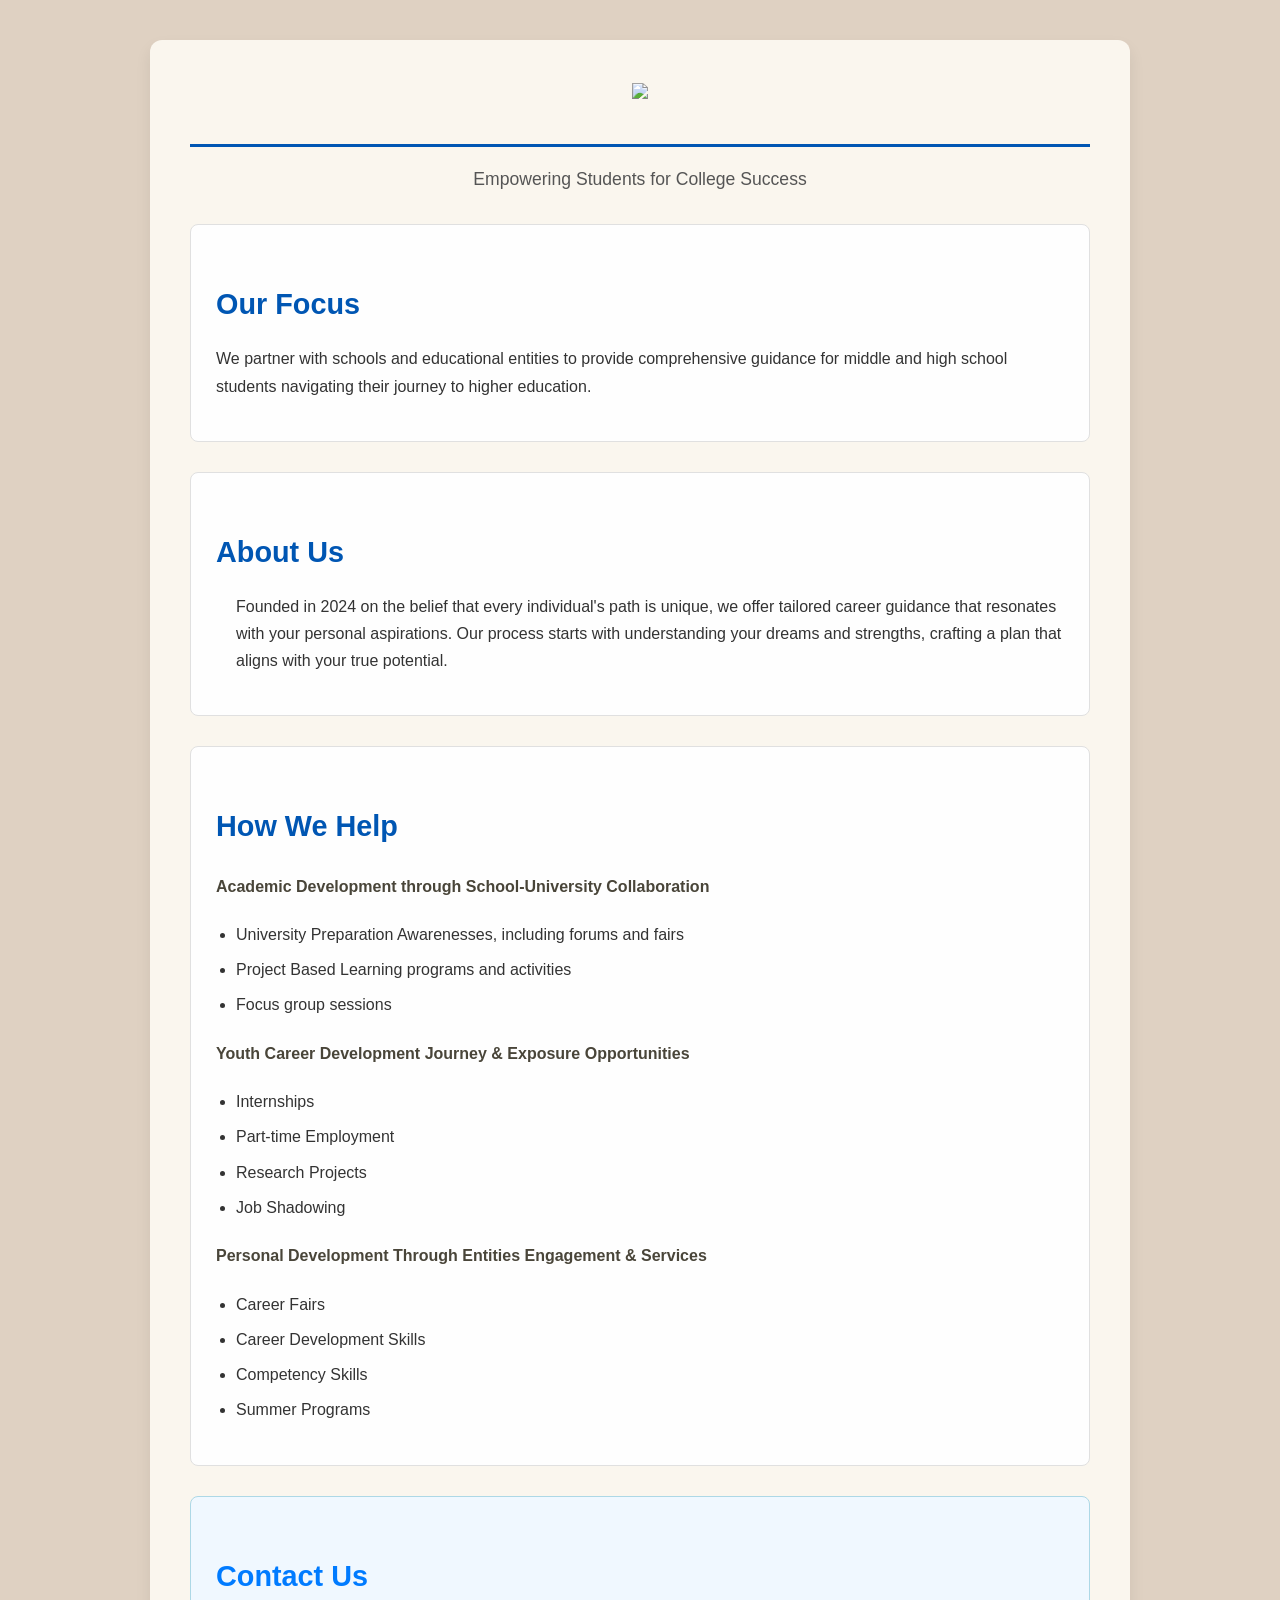
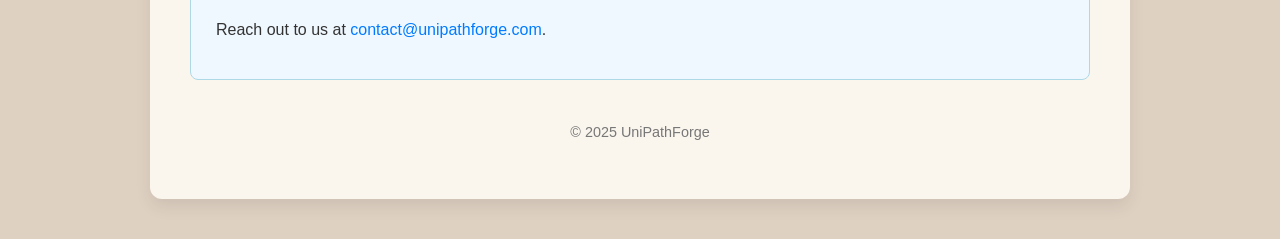
==== index.html @ bea48826 "Create index.html" ====
<!DOCTYPE html>
<html lang="en">
<head>
    <meta charset="UTF-8">
    <meta name="viewport" content="width=device-width, initial-scale=1.0">
    <title>Your Education Consultancy - UAE</title>
    <style>
        body {
            font-family: 'Segoe UI', Tahoma, Geneva, Verdana, sans-serif; /* More modern font */
            margin: 40px; /* Increased margin around the page */
            line-height: 1.7;
            background-color: #dfd1c2; /*##f9f9f9; Slightly warmer grey*/
            color: #333;
        }
        .container {
            max-width: 900px; /* Slightly wider container */
            margin: 40px auto;
            background-color: #faf6ee;
            padding: 40px; /* Increased padding inside container */
            border-radius: 12px; /* More pronounced rounded corners */
            box-shadow: 0 8px 16px rgba(0, 0, 0, 0.08); /* Softer, more modern shadow */
        }
        header {
            text-align: center; /* Center the header content */
            margin-bottom: 30px;
        }
        h1 {
            color: #494539; /*#0056b3; Deeper blue */
            border-bottom: 3px solid #0056b3;
            padding-bottom: 10px;
            margin-bottom: 10px;
            font-size: 2.5em; /* Slightly larger heading */
        }
        header p {
            color: #555;
            font-size: 1.1em;
        }
        h2 {
            color: #0056b3;
            margin-top: 30px;
            margin-bottom: 15px;
            font-size: 1.8em;
        }
        h4 {
            color: #494539;
        }
        .section {
            margin-bottom: 30px;
            padding: 25px;
            border: 1px solid #e0e0e0; /* Lighter border */
            border-radius: 8px;
            background-color: #fefefe; /* Slightly off-white background for sections */
        }
        .section ul {
            list-style-type: disc; /* Use standard disc bullets */
            padding-left: 20px;
        }
        .section li {
            margin-bottom: 8px;
        }
        .contact-info {
            background-color: #f0f8ff; /* Light blue background for contact */
            border-color: #add8e6; /* Light blue border */
        }
        .contact-info h2 {
            color: #007bff; /* Brighter blue for contact heading */
        }
        .contact-info p {
            margin-bottom: 10px;
            font-weight: 500; /* Slightly bolder contact info */
        }
        footer {
            text-align: center;
            margin-top: 40px;
            color: #777;
            font-size: 0.9em;
        }
    </style>
</head>
<body>
    <div class="container">
        <header>
            <img src="icon.png" style="max-width: 200px"/>
            <h1></h1>
            <p>Empowering Students for College Success</p>
        </header>

        <section class="section">
            <h2>Our Focus</h2>
            <p>We partner with schools and educational entities to provide comprehensive guidance for middle and high school students navigating their journey to higher education.</p>
        </section>

        <section class="section">
            <h2>About Us</h2>
            <ul>
                Founded in 2024 on the belief that every individual's path is unique, we offer tailored career guidance that resonates with your personal aspirations.
                Our process starts with understanding your dreams and strengths, crafting a plan that aligns with your true potential.
            </ul>
        </section>

        <section class="section">
            <h2>How We Help</h2>

            <h4>
                Academic Development through School-University Collaboration
            </h4>
            <ul>
                <li>University Preparation Awarenesses, including forums and fairs</li>
                <li>Project Based Learning programs and activities</li>
                <li>Focus group sessions</li>
            </ul>

            <h4>
                Youth Career Development Journey & Exposure Opportunities
            </h4>
            <ul>
                <li>Internships</li>
                <li>Part-time Employment</li>
                <li>Research Projects</li>
                <li>Job Shadowing</li>
            </ul>

            <h4>
                Personal Development Through Entities Engagement & Services
            </h4>
            <ul>
                <li>Career Fairs</li>
                <li>Career Development Skills</li>
                <li>Competency Skills</li>
                <li>Summer Programs</li>
            </ul>
            
            <!-- <ul>
                <li>College Application Support</li>
                <li>Career Exploration Resources</li>
                <li>University Guidance Workshops</li>
                <li>Strategic Planning for Academic Pathways</li>
            </ul> -->
        </section>

        <section class="section contact-info">
            <h2>Contact Us</h2>
            <p>Reach out to us at <a href="mailto:[Your Business Email]" style="color: #007bff; text-decoration: none;">contact@unipathforge.com</a>.</p>
        </section>

        <footer>
            <p>&copy; 2025 UniPathForge</p>
        </footer>
    </div>
</body>
</html>
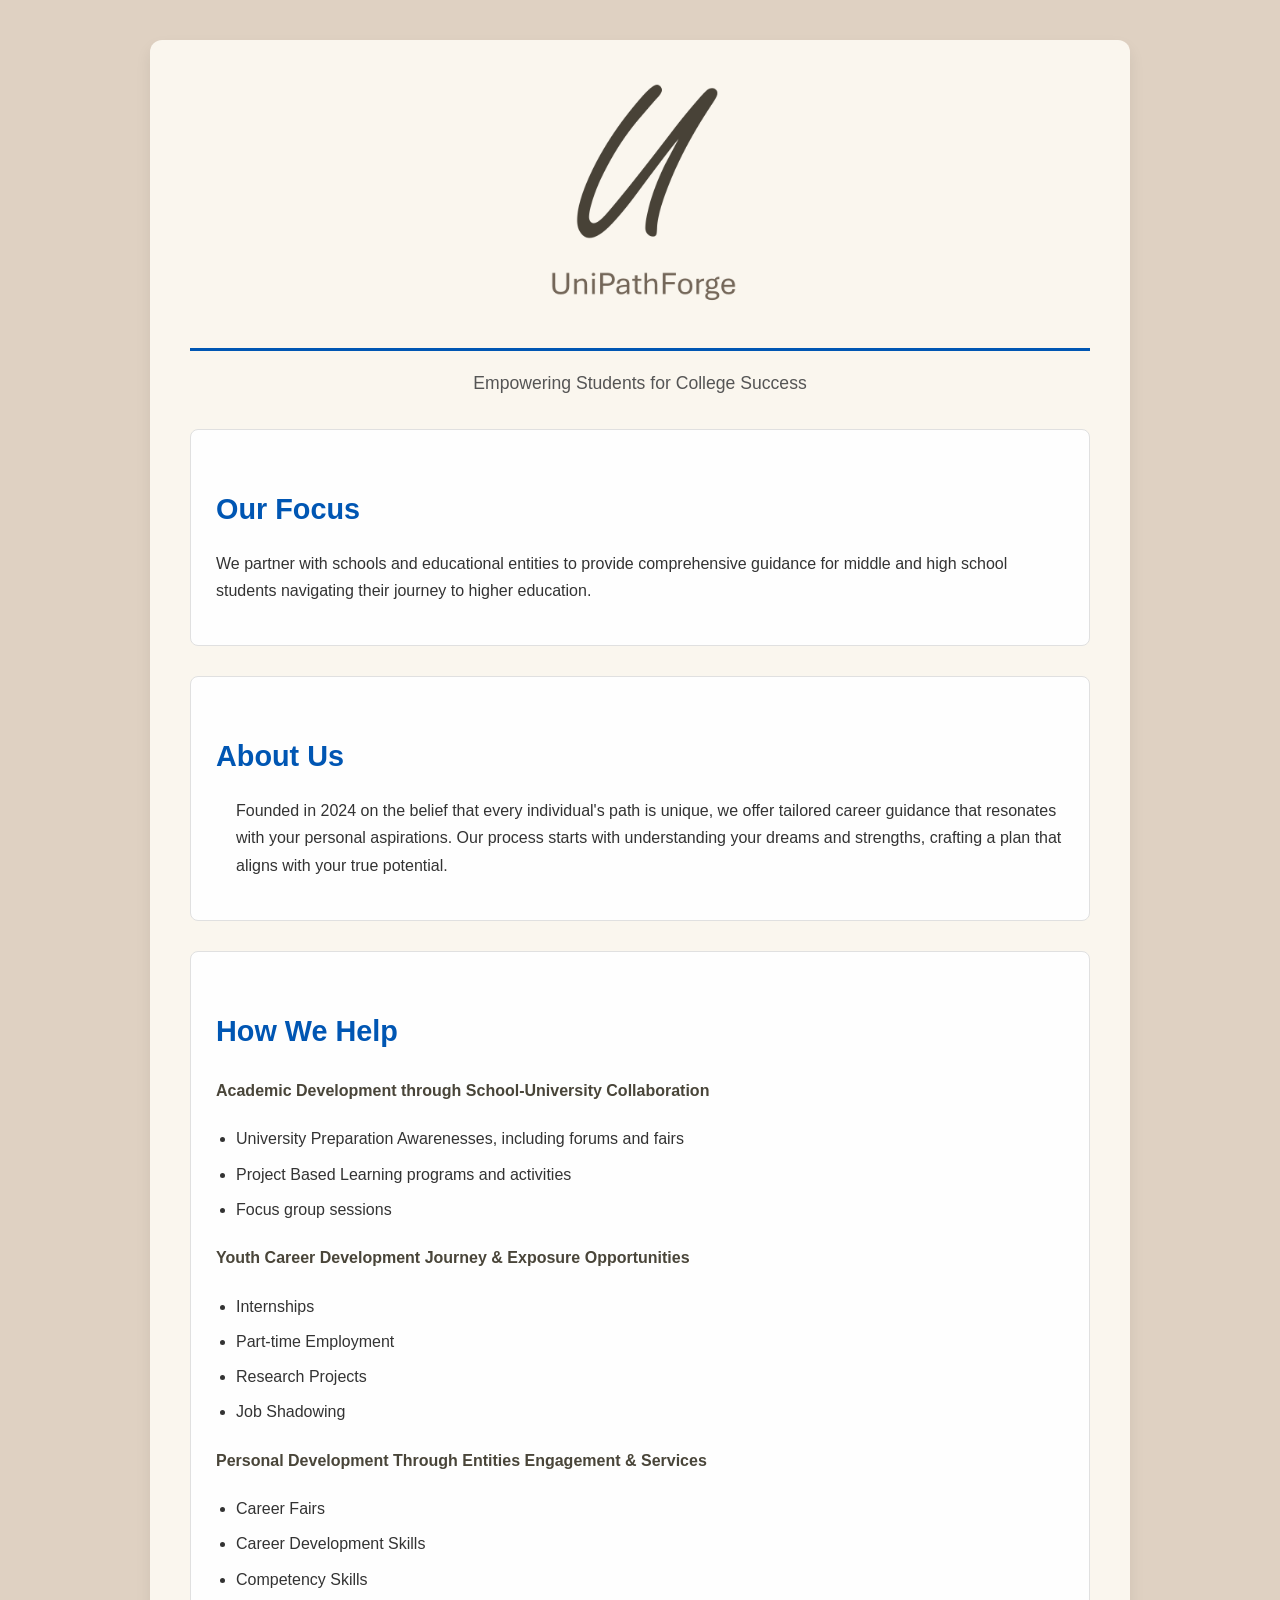
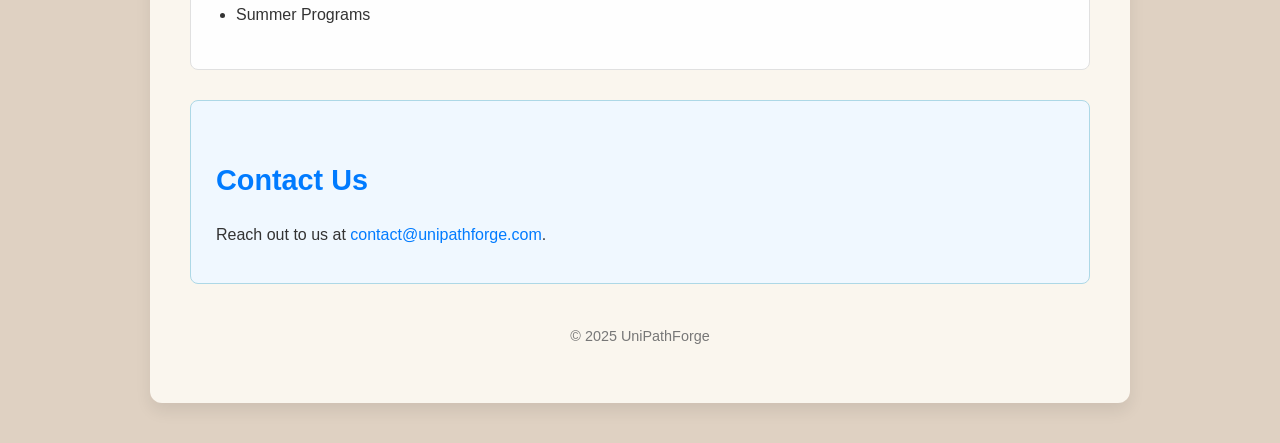
==== commit dd37c37a: "Update index.html" ====
--- a/index.html
+++ b/index.html
@@ -3,7 +3,7 @@
 <head>
     <meta charset="UTF-8">
     <meta name="viewport" content="width=device-width, initial-scale=1.0">
-    <title>Your Education Consultancy - UAE</title>
+    <title>UniPathForge</title>
     <style>
         body {
             font-family: 'Segoe UI', Tahoma, Geneva, Verdana, sans-serif; /* More modern font */
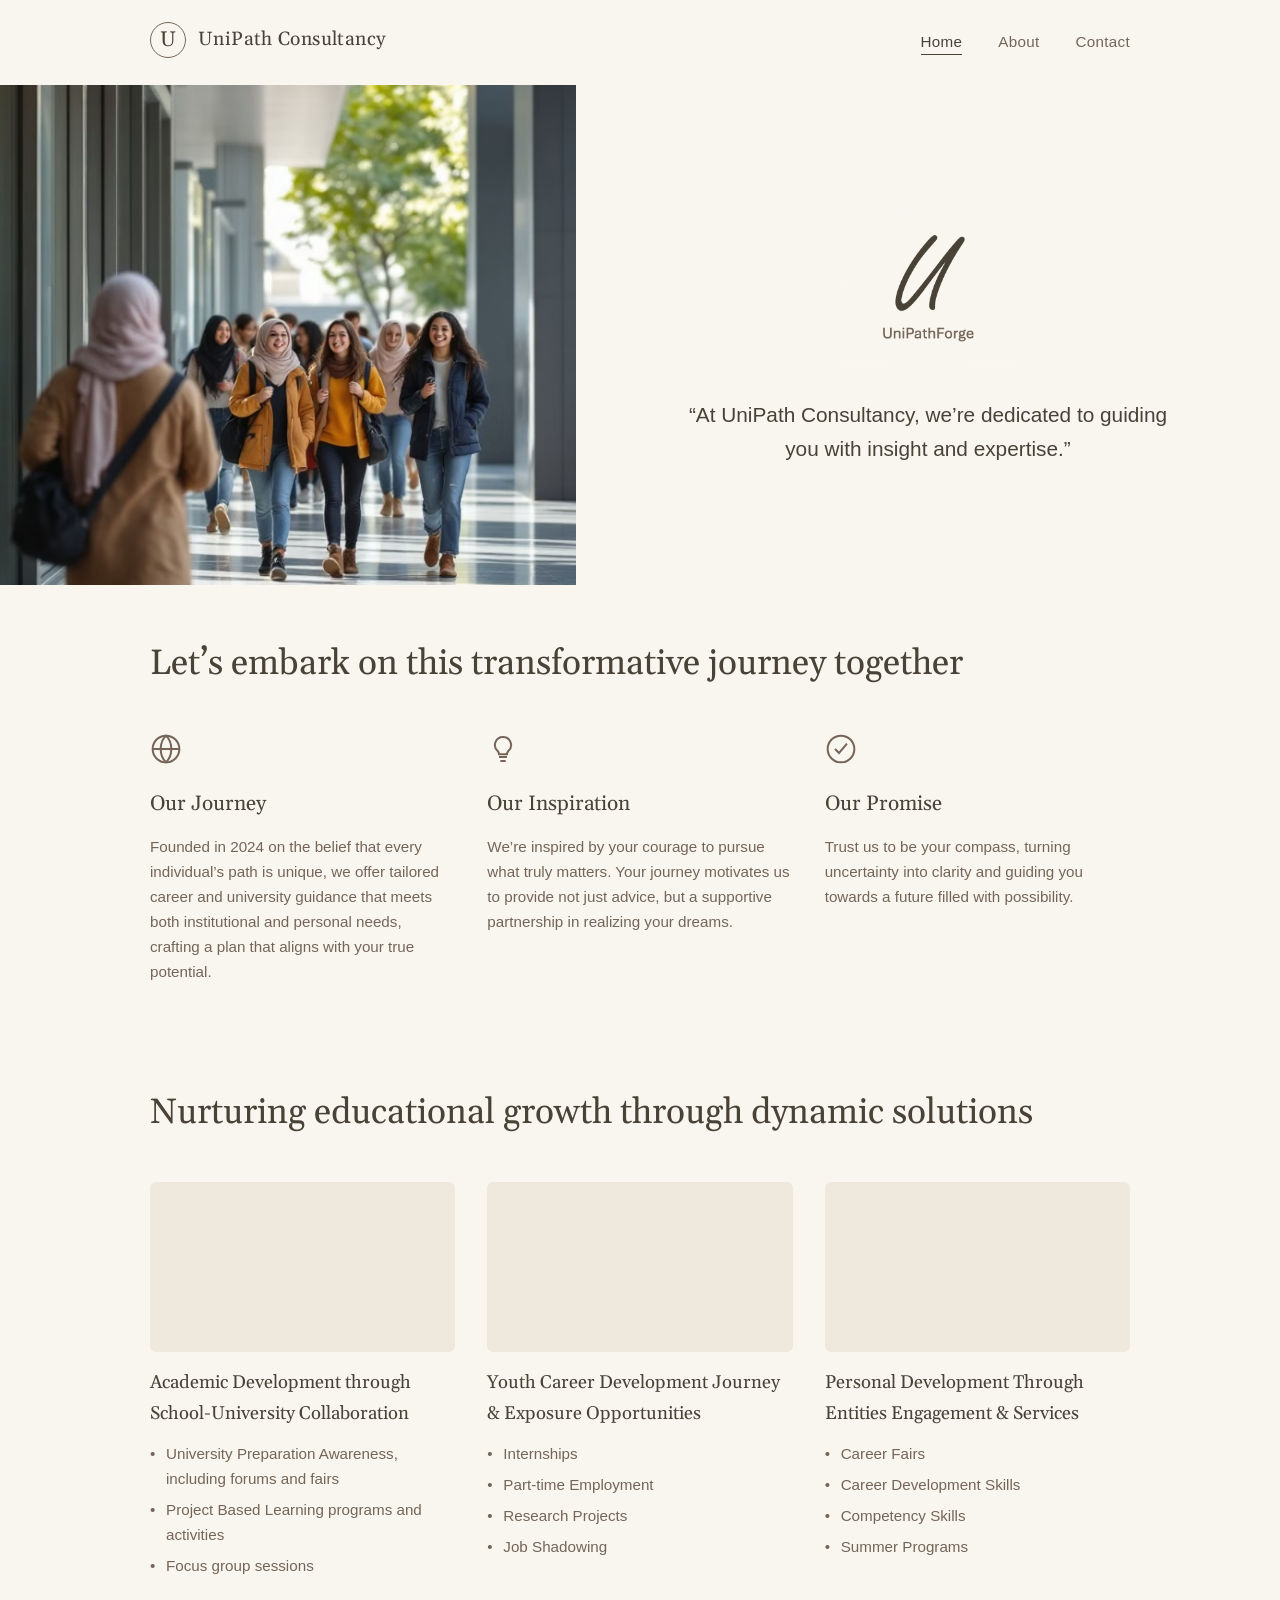
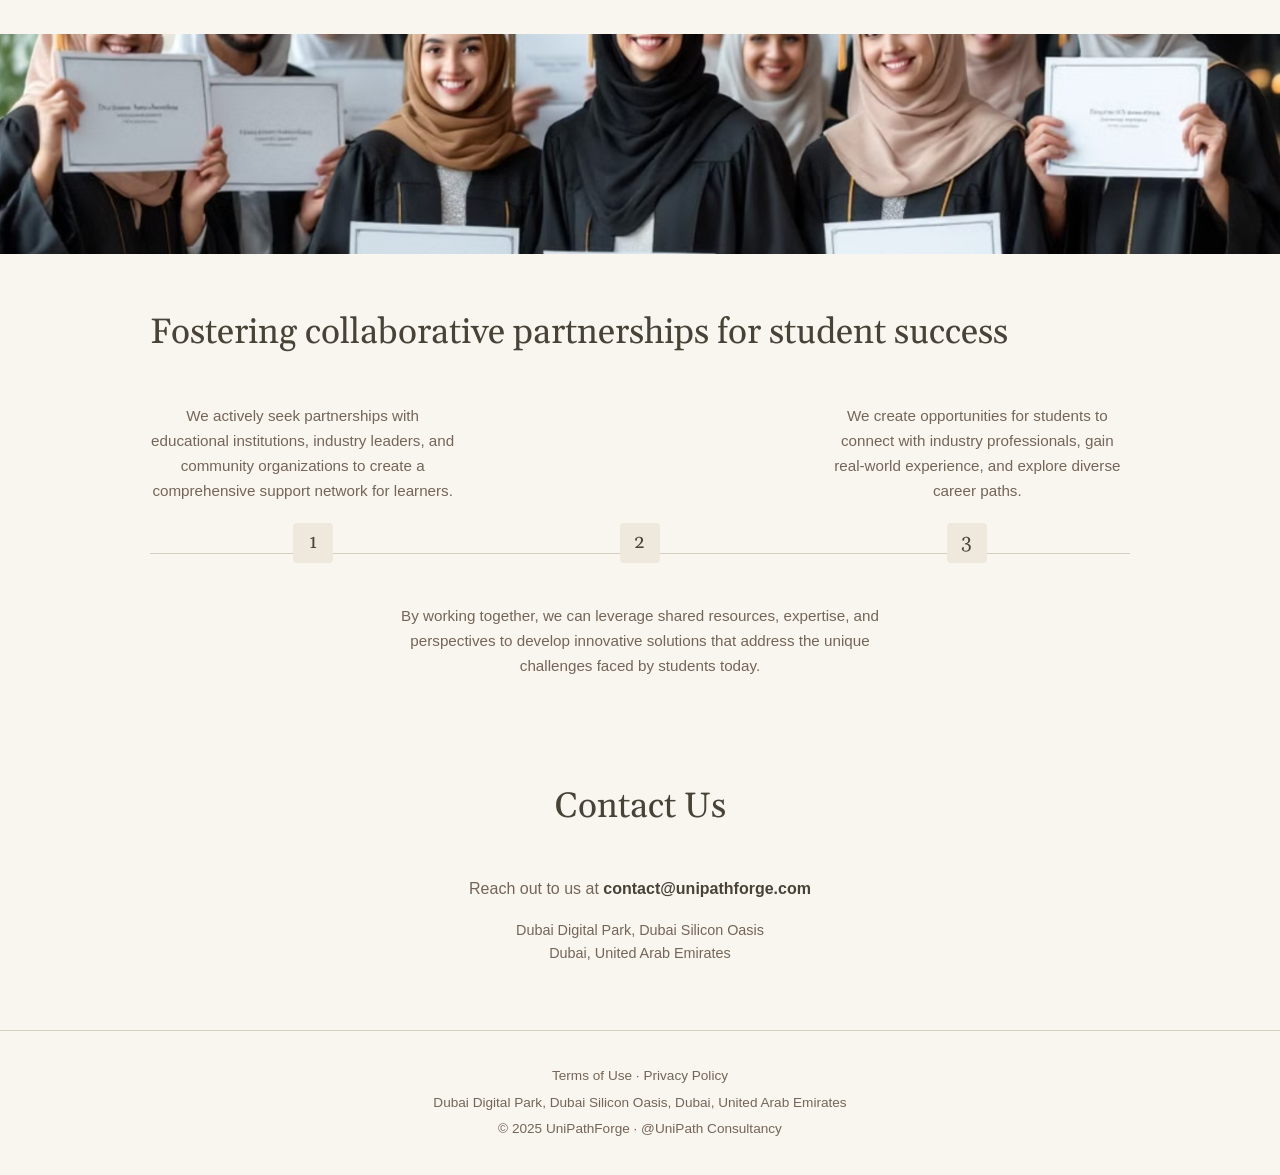
==== commit cc13c75a: "Rebuild site with new UniPath Consultancy design" ====
--- a/index.html
+++ b/index.html
@@ -3,149 +3,129 @@
 <head>
     <meta charset="UTF-8">
     <meta name="viewport" content="width=device-width, initial-scale=1.0">
-    <title>UniPathForge</title>
+    <title>UniPath Consultancy - Guiding Your Educational Journey</title>
+    <link rel="preconnect" href="https://fonts.googleapis.com">
+    <link rel="preconnect" href="https://fonts.gstatic.com" crossorigin>
+    <link href="https://fonts.googleapis.com/css2?family=Gelasio:ital,wght@0,400;0,500;0,600;0,700;1,400&family=Yellowtail&display=swap" rel="stylesheet">
+    <link rel="stylesheet" href="assets/css/style.css">
     <style>
-        body {
-            font-family: 'Segoe UI', Tahoma, Geneva, Verdana, sans-serif; /* More modern font */
-            margin: 40px; /* Increased margin around the page */
-            line-height: 1.7;
-            background-color: #dfd1c2; /*##f9f9f9; Slightly warmer grey*/
-            color: #333;
+        header.hero .hero-image {
+            background-image: url('assets/images/hero-students.png');
         }
-        .container {
-            max-width: 900px; /* Slightly wider container */
-            margin: 40px auto;
-            background-color: #faf6ee;
-            padding: 40px; /* Increased padding inside container */
-            border-radius: 12px; /* More pronounced rounded corners */
-            box-shadow: 0 8px 16px rgba(0, 0, 0, 0.08); /* Softer, more modern shadow */
-        }
-        header {
-            text-align: center; /* Center the header content */
-            margin-bottom: 30px;
-        }
-        h1 {
-            color: #494539; /*#0056b3; Deeper blue */
-            border-bottom: 3px solid #0056b3;
-            padding-bottom: 10px;
-            margin-bottom: 10px;
-            font-size: 2.5em; /* Slightly larger heading */
-        }
-        header p {
-            color: #555;
-            font-size: 1.1em;
-        }
-        h2 {
-            color: #0056b3;
-            margin-top: 30px;
-            margin-bottom: 15px;
-            font-size: 1.8em;
-        }
-        h4 {
-            color: #494539;
-        }
-        .section {
-            margin-bottom: 30px;
-            padding: 25px;
-            border: 1px solid #e0e0e0; /* Lighter border */
-            border-radius: 8px;
-            background-color: #fefefe; /* Slightly off-white background for sections */
-        }
-        .section ul {
-            list-style-type: disc; /* Use standard disc bullets */
-            padding-left: 20px;
-        }
-        .section li {
-            margin-bottom: 8px;
-        }
-        .contact-info {
-            background-color: #f0f8ff; /* Light blue background for contact */
-            border-color: #add8e6; /* Light blue border */
-        }
-        .contact-info h2 {
-            color: #007bff; /* Brighter blue for contact heading */
-        }
-        .contact-info p {
-            margin-bottom: 10px;
-            font-weight: 500; /* Slightly bolder contact info */
-        }
-        footer {
-            text-align: center;
-            margin-top: 40px;
-            color: #777;
-            font-size: 0.9em;
+        .banner {
+            background-image: url('assets/images/graduation-banner.png');
         }
     </style>
 </head>
 <body>
+    <nav class="site-nav">
+        <a class="brand" href="index.html">
+            <span class="mark">U</span>
+            UniPath Consultancy
+        </a>
+        <ul>
+            <li><a href="index.html" class="active">Home</a></li>
+            <li><a href="about.html">About</a></li>
+            <li><a href="index.html#contact">Contact</a></li>
+        </ul>
+    </nav>
+
+    <header class="hero">
+        <div class="hero-image"></div>
+        <div class="hero-content">
+            <div class="logo-mark">
+                <img class="logo-image" src="assets/images/logo.png" alt="UniPathForge">
+            </div>
+            <p class="quote">At UniPath Consultancy, we&rsquo;re dedicated to guiding you with insight and expertise.</p>
+        </div>
+    </header>
+
     <div class="container">
-        <header>
-            <img src="icon.png" style="max-width: 200px"/>
-            <h1></h1>
-            <p>Empowering Students for College Success</p>
-        </header>
-
-        <section class="section">
-            <h2>Our Focus</h2>
-            <p>We partner with schools and educational entities to provide comprehensive guidance for middle and high school students navigating their journey to higher education.</p>
+        <section id="journey">
+            <h2>Let&rsquo;s embark on this transformative journey together</h2>
+            <div class="col-grid">
+                <div>
+                    <svg class="icon" viewBox="0 0 24 24"><circle cx="12" cy="12" r="10"/><path d="M2 12h20M12 2c2.5 2.5 4 6 4 10s-1.5 7.5-4 10c-2.5-2.5-4-6-4-10s1.5-7.5 4-10z"/></svg>
+                    <h3>Our Journey</h3>
+                    <p>Founded in 2024 on the belief that every individual&rsquo;s path is unique, we offer tailored career and university guidance that meets both institutional and personal needs, crafting a plan that aligns with your true potential.</p>
+                </div>
+                <div>
+                    <svg class="icon" viewBox="0 0 24 24"><path d="M9 18h6M10 21h4M12 3a6 6 0 0 0-4 10.5c.6.6 1 1.4 1 2.5h6c0-1.1.4-1.9 1-2.5A6 6 0 0 0 12 3z"/></svg>
+                    <h3>Our Inspiration</h3>
+                    <p>We&rsquo;re inspired by your courage to pursue what truly matters. Your journey motivates us to provide not just advice, but a supportive partnership in realizing your dreams.</p>
+                </div>
+                <div>
+                    <svg class="icon" viewBox="0 0 24 24"><circle cx="12" cy="12" r="10"/><path d="M7.5 12l3 3 6-7"/></svg>
+                    <h3>Our Promise</h3>
+                    <p>Trust us to be your compass, turning uncertainty into clarity and guiding you towards a future filled with possibility.</p>
+                </div>
+            </div>
         </section>
 
-        <section class="section">
-            <h2>About Us</h2>
-            <ul>
-                Founded in 2024 on the belief that every individual's path is unique, we offer tailored career guidance that resonates with your personal aspirations.
-                Our process starts with understanding your dreams and strengths, crafting a plan that aligns with your true potential.
-            </ul>
+        <section id="how-we-help">
+            <h2>Nurturing educational growth through dynamic solutions</h2>
+            <div class="program-grid">
+                <div>
+                    <div class="photo"></div>
+                    <h3>Academic Development through School-University Collaboration</h3>
+                    <ul>
+                        <li>University Preparation Awareness, including forums and fairs</li>
+                        <li>Project Based Learning programs and activities</li>
+                        <li>Focus group sessions</li>
+                    </ul>
+                </div>
+                <div>
+                    <div class="photo"></div>
+                    <h3>Youth Career Development Journey &amp; Exposure Opportunities</h3>
+                    <ul>
+                        <li>Internships</li>
+                        <li>Part-time Employment</li>
+                        <li>Research Projects</li>
+                        <li>Job Shadowing</li>
+                    </ul>
+                </div>
+                <div>
+                    <div class="photo"></div>
+                    <h3>Personal Development Through Entities Engagement &amp; Services</h3>
+                    <ul>
+                        <li>Career Fairs</li>
+                        <li>Career Development Skills</li>
+                        <li>Competency Skills</li>
+                        <li>Summer Programs</li>
+                    </ul>
+                </div>
+            </div>
+        </section>
+    </div>
+
+    <div class="banner"></div>
+
+    <div class="container">
+        <section id="partnerships">
+            <h2>Fostering collaborative partnerships for student success</h2>
+            <div class="timeline-text">
+                <p>We actively seek partnerships with educational institutions, industry leaders, and community organizations to create a comprehensive support network for learners.</p>
+                <p>We create opportunities for students to connect with industry professionals, gain real-world experience, and explore diverse career paths.</p>
+            </div>
+            <div class="timeline-track">
+                <div class="node"><div class="num">1</div></div>
+                <div class="node"><div class="num">2</div></div>
+                <div class="node"><div class="num">3</div></div>
+            </div>
+            <p class="timeline-caption">By working together, we can leverage shared resources, expertise, and perspectives to develop innovative solutions that address the unique challenges faced by students today.</p>
         </section>
 
-        <section class="section">
-            <h2>How We Help</h2>
+        <section id="contact" class="contact-info">
+            <h2>Contact Us</h2>
+            <p>Reach out to us at <a href="mailto:contact@unipathforge.com">contact@unipathforge.com</a></p>
+            <p class="address">Dubai Digital Park, Dubai Silicon Oasis<br>Dubai, United Arab Emirates</p>
+        </section>
+    </div>
 
-            <h4>
-                Academic Development through School-University Collaboration
-            </h4>
-            <ul>
-                <li>University Preparation Awarenesses, including forums and fairs</li>
-                <li>Project Based Learning programs and activities</li>
-                <li>Focus group sessions</li>
-            </ul>
-
-            <h4>
-                Youth Career Development Journey & Exposure Opportunities
-            </h4>
-            <ul>
-                <li>Internships</li>
-                <li>Part-time Employment</li>
-                <li>Research Projects</li>
-                <li>Job Shadowing</li>
-            </ul>
-
-            <h4>
-                Personal Development Through Entities Engagement & Services
-            </h4>
-            <ul>
-                <li>Career Fairs</li>
-                <li>Career Development Skills</li>
-                <li>Competency Skills</li>
-                <li>Summer Programs</li>
-            </ul>
-            
-            <!-- <ul>
-                <li>College Application Support</li>
-                <li>Career Exploration Resources</li>
-                <li>University Guidance Workshops</li>
-                <li>Strategic Planning for Academic Pathways</li>
-            </ul> -->
-        </section>
-
-        <section class="section contact-info">
-            <h2>Contact Us</h2>
-            <p>Reach out to us at <a href="mailto:[Your Business Email]" style="color: #007bff; text-decoration: none;">contact@unipathforge.com</a>.</p>
-        </section>
-
-        <footer>
-            <p>&copy; 2025 UniPathForge</p>
-        </footer>
-    </div>
+    <footer>
+        <p><a href="terms.html">Terms of Use</a> &middot; <a href="privacy.html">Privacy Policy</a></p>
+        <p>Dubai Digital Park, Dubai Silicon Oasis, Dubai, United Arab Emirates</p>
+        <p>&copy; 2025 UniPathForge &middot; @UniPath Consultancy</p>
+    </footer>
 </body>
-</html>
+</html>
--- a/assets/css/style.css
+++ b/assets/css/style.css
@@ -0,0 +1,423 @@
+:root {
+    --bg: #F9F6F0;
+    --card-bg: #EEE8DD;
+    --border: #D4CEC3;
+    --accent: #746558;
+    --dark: #484237;
+}
+* { box-sizing: border-box; }
+body {
+    font-family: Arial, Helvetica, sans-serif;
+    margin: 0;
+    line-height: 1.65;
+    background-color: var(--bg);
+    color: var(--accent);
+}
+h1, h2, h3 {
+    font-family: 'Gelasio', Georgia, serif;
+    color: var(--dark);
+    font-weight: 400;
+}
+.container {
+    max-width: 1100px;
+    margin: 0 auto;
+    padding: 0 60px;
+}
+
+/* Navigation */
+.site-nav {
+    display: flex;
+    align-items: center;
+    justify-content: space-between;
+    max-width: 1100px;
+    margin: 0 auto;
+    padding: 22px 60px;
+}
+.site-nav .brand {
+    display: flex;
+    align-items: center;
+    gap: 12px;
+    text-decoration: none;
+    font-family: 'Gelasio', Georgia, serif;
+    font-size: 1.2em;
+    color: var(--dark);
+}
+.site-nav .brand .mark {
+    width: 36px;
+    height: 36px;
+    border: 1px solid var(--accent);
+    border-radius: 50%;
+    display: flex;
+    align-items: center;
+    justify-content: center;
+    font-size: 1.1em;
+}
+.site-nav ul {
+    list-style: none;
+    display: flex;
+    gap: 36px;
+    margin: 0;
+    padding: 0;
+}
+.site-nav a {
+    text-decoration: none;
+    color: var(--accent);
+    font-size: 0.95em;
+    letter-spacing: 0.02em;
+    padding-bottom: 4px;
+    border-bottom: 1px solid transparent;
+}
+.site-nav a:hover,
+.site-nav a.active {
+    color: var(--dark);
+    border-bottom-color: var(--dark);
+}
+.nav-toggle {
+    display: none;
+}
+
+/* Hero */
+header.hero {
+    display: flex;
+    min-height: 500px;
+}
+header.hero .hero-image {
+    flex: 1 1 45%;
+    background-color: var(--card-bg);
+    background-size: cover;
+    background-position: center;
+    min-height: 320px;
+}
+header.hero .hero-content {
+    flex: 1 1 55%;
+    display: flex;
+    flex-direction: column;
+    align-items: center;
+    justify-content: center;
+    text-align: center;
+    padding: 40px 60px;
+}
+.logo-mark {
+    width: 170px;
+    height: 170px;
+    display: flex;
+    align-items: center;
+    justify-content: center;
+    margin-bottom: 24px;
+    position: relative;
+    overflow: hidden;
+}
+.logo-mark .logo-image {
+    max-width: 100%;
+    max-height: 100%;
+    width: 100%;
+    height: 100%;
+    object-fit: contain;
+}
+header.hero .quote {
+    font-size: 1.3em;
+    color: var(--dark);
+    max-width: 480px;
+    margin: 0;
+}
+header.hero .quote::before {
+    content: "\201C";
+}
+header.hero .quote::after {
+    content: "\201D";
+}
+
+/* Simple page header banner (for interior pages) */
+.page-header {
+    text-align: center;
+    padding: 70px 24px 50px;
+}
+.page-header h1 {
+    font-size: 2.6em;
+    margin: 0 0 14px;
+}
+.page-header p {
+    max-width: 560px;
+    margin: 0 auto;
+    font-size: 1.05em;
+}
+
+/* Section banners (photo strip) */
+.banner {
+    width: 100%;
+    height: 220px;
+    background-color: var(--card-bg);
+    background-size: cover;
+    background-position: center;
+}
+
+/* Sections */
+section {
+    padding: 50px 0;
+}
+section h2 {
+    font-size: 2.2em;
+    margin: 0 0 40px;
+}
+
+/* Icon + pillar columns (used for Journey and Project Mgmt sections) */
+.col-grid {
+    display: grid;
+    grid-template-columns: repeat(auto-fit, minmax(240px, 1fr));
+    gap: 32px;
+}
+.col-grid .icon {
+    width: 32px;
+    height: 32px;
+    stroke: var(--accent);
+    fill: none;
+    stroke-width: 1.5;
+    margin-bottom: 14px;
+}
+.col-grid h3 {
+    font-size: 1.3em;
+    margin: 0 0 12px;
+}
+.col-grid p, .col-grid ul {
+    margin: 0;
+    font-size: 0.95em;
+}
+.col-grid ul {
+    list-style: none;
+    padding: 0;
+}
+.col-grid li {
+    position: relative;
+    padding-left: 16px;
+    margin-bottom: 6px;
+}
+.col-grid li::before {
+    content: "\2022";
+    position: absolute;
+    left: 0;
+    color: var(--accent);
+}
+
+/* Photo program cards */
+.program-grid {
+    display: grid;
+    grid-template-columns: repeat(auto-fit, minmax(260px, 1fr));
+    gap: 32px;
+}
+.program-grid .photo {
+    width: 100%;
+    height: 170px;
+    border-radius: 6px;
+    background-color: var(--card-bg);
+    background-size: cover;
+    background-position: center;
+    margin-bottom: 16px;
+}
+.program-grid h3 {
+    font-size: 1.15em;
+    margin: 0 0 12px;
+}
+.program-grid ul {
+    list-style: none;
+    padding: 0;
+    margin: 0;
+    font-size: 0.95em;
+}
+.program-grid li {
+    position: relative;
+    padding-left: 16px;
+    margin-bottom: 6px;
+}
+.program-grid li::before {
+    content: "\2022";
+    position: absolute;
+    left: 0;
+    color: var(--accent);
+}
+
+/* Partnerships timeline */
+.timeline-text {
+    display: grid;
+    grid-template-columns: repeat(3, 1fr);
+    gap: 32px;
+    margin-bottom: 8px;
+}
+.timeline-text p {
+    text-align: center;
+    font-size: 0.95em;
+    margin: 0;
+}
+.timeline-text p:nth-child(2) {
+    grid-column: 3;
+}
+.timeline-track {
+    position: relative;
+    height: 60px;
+    display: grid;
+    grid-template-columns: repeat(3, 1fr);
+    margin: 20px 0;
+}
+.timeline-track::before {
+    content: "";
+    position: absolute;
+    top: 50%;
+    left: 0;
+    right: 0;
+    height: 1px;
+    background-color: var(--border);
+}
+.timeline-track .node {
+    justify-self: center;
+    position: relative;
+    z-index: 1;
+}
+.timeline-track .num {
+    width: 40px;
+    height: 40px;
+    background-color: var(--card-bg);
+    border-radius: 4px;
+    display: flex;
+    align-items: center;
+    justify-content: center;
+    font-family: 'Gelasio', Georgia, serif;
+    font-size: 1.2em;
+    color: var(--dark);
+}
+.timeline-caption {
+    text-align: center;
+    font-size: 0.95em;
+    max-width: 520px;
+    margin: 0 auto;
+}
+
+/* Team grid (About page) */
+.team-grid {
+    display: grid;
+    grid-template-columns: repeat(auto-fit, minmax(240px, 1fr));
+    gap: 40px;
+}
+.team-card {
+    text-align: center;
+}
+.team-card .avatar {
+    width: 140px;
+    height: 140px;
+    border-radius: 50%;
+    background-color: var(--card-bg);
+    border: 1px solid var(--border);
+    display: flex;
+    align-items: center;
+    justify-content: center;
+    margin: 0 auto 20px;
+    font-family: 'Gelasio', Georgia, serif;
+    font-size: 2.2em;
+    color: var(--dark);
+}
+.team-card h3 {
+    font-size: 1.2em;
+    margin: 0 0 6px;
+}
+.team-card .role {
+    font-size: 0.9em;
+    color: var(--accent);
+    letter-spacing: 0.03em;
+    text-transform: uppercase;
+}
+
+/* Contact */
+.contact-info {
+    text-align: center;
+}
+.contact-info a {
+    color: var(--dark);
+    text-decoration: none;
+    font-weight: 700;
+}
+.contact-info a:hover {
+    text-decoration: underline;
+}
+.contact-info .address {
+    margin-top: 14px;
+    font-size: 0.9em;
+    color: var(--accent);
+}
+
+footer {
+    text-align: center;
+    padding: 30px 24px;
+    color: var(--accent);
+    font-size: 0.85em;
+    border-top: 1px solid var(--border);
+}
+footer p {
+    margin: 4px 0;
+}
+footer a {
+    color: var(--accent);
+    text-decoration: none;
+}
+footer a:hover {
+    text-decoration: underline;
+}
+
+/* Legal pages (Terms / Privacy) */
+.legal {
+    max-width: 760px;
+    margin: 0 auto;
+    padding: 20px 0 60px;
+}
+.legal h2 {
+    font-size: 1.3em;
+    margin: 32px 0 12px;
+}
+.legal p {
+    font-size: 0.98em;
+    margin: 0 0 14px;
+}
+.legal a {
+    color: var(--dark);
+}
+
+@media (max-width: 800px) {
+    header.hero { flex-direction: column; }
+    .container { padding: 0 24px; }
+    .site-nav { padding: 18px 24px; flex-wrap: wrap; gap: 14px; }
+    .site-nav ul { gap: 20px; }
+    .timeline-text { grid-template-columns: 1fr; }
+    .timeline-text p:nth-child(2) { grid-column: 1; }
+    .timeline-track { grid-template-columns: 1fr; height: auto; gap: 20px; }
+    .timeline-track::before { display: none; }
+}
+
+@media (max-width: 600px) {
+    .site-nav { justify-content: center; text-align: center; }
+    .site-nav ul { justify-content: center; flex-wrap: wrap; gap: 14px 20px; }
+    header.hero .hero-image { min-height: 220px; }
+    header.hero .hero-content { padding: 32px 24px; }
+    .logo-mark { width: 130px; height: 130px; }
+    header.hero .quote { font-size: 1.1em; max-width: 100%; }
+    .page-header { padding: 48px 20px 36px; }
+    .page-header h1 { font-size: 2em; }
+    section { padding: 36px 0; }
+    section h2 { font-size: 1.6em; margin-bottom: 28px; }
+    .banner { height: 150px; }
+    .col-grid, .program-grid, .team-grid { gap: 28px; }
+    .program-grid .photo { height: 140px; }
+    .team-card .avatar { width: 110px; height: 110px; font-size: 1.8em; }
+    .timeline-track {
+        grid-template-columns: 1fr;
+        height: auto;
+        gap: 16px;
+        margin: 16px 0;
+    }
+    .timeline-track::before { display: none; }
+    .timeline-track .node { justify-self: start; }
+    .timeline-track .num {
+        width: 32px;
+        height: 32px;
+        font-size: 1em;
+    }
+}
+
+
+
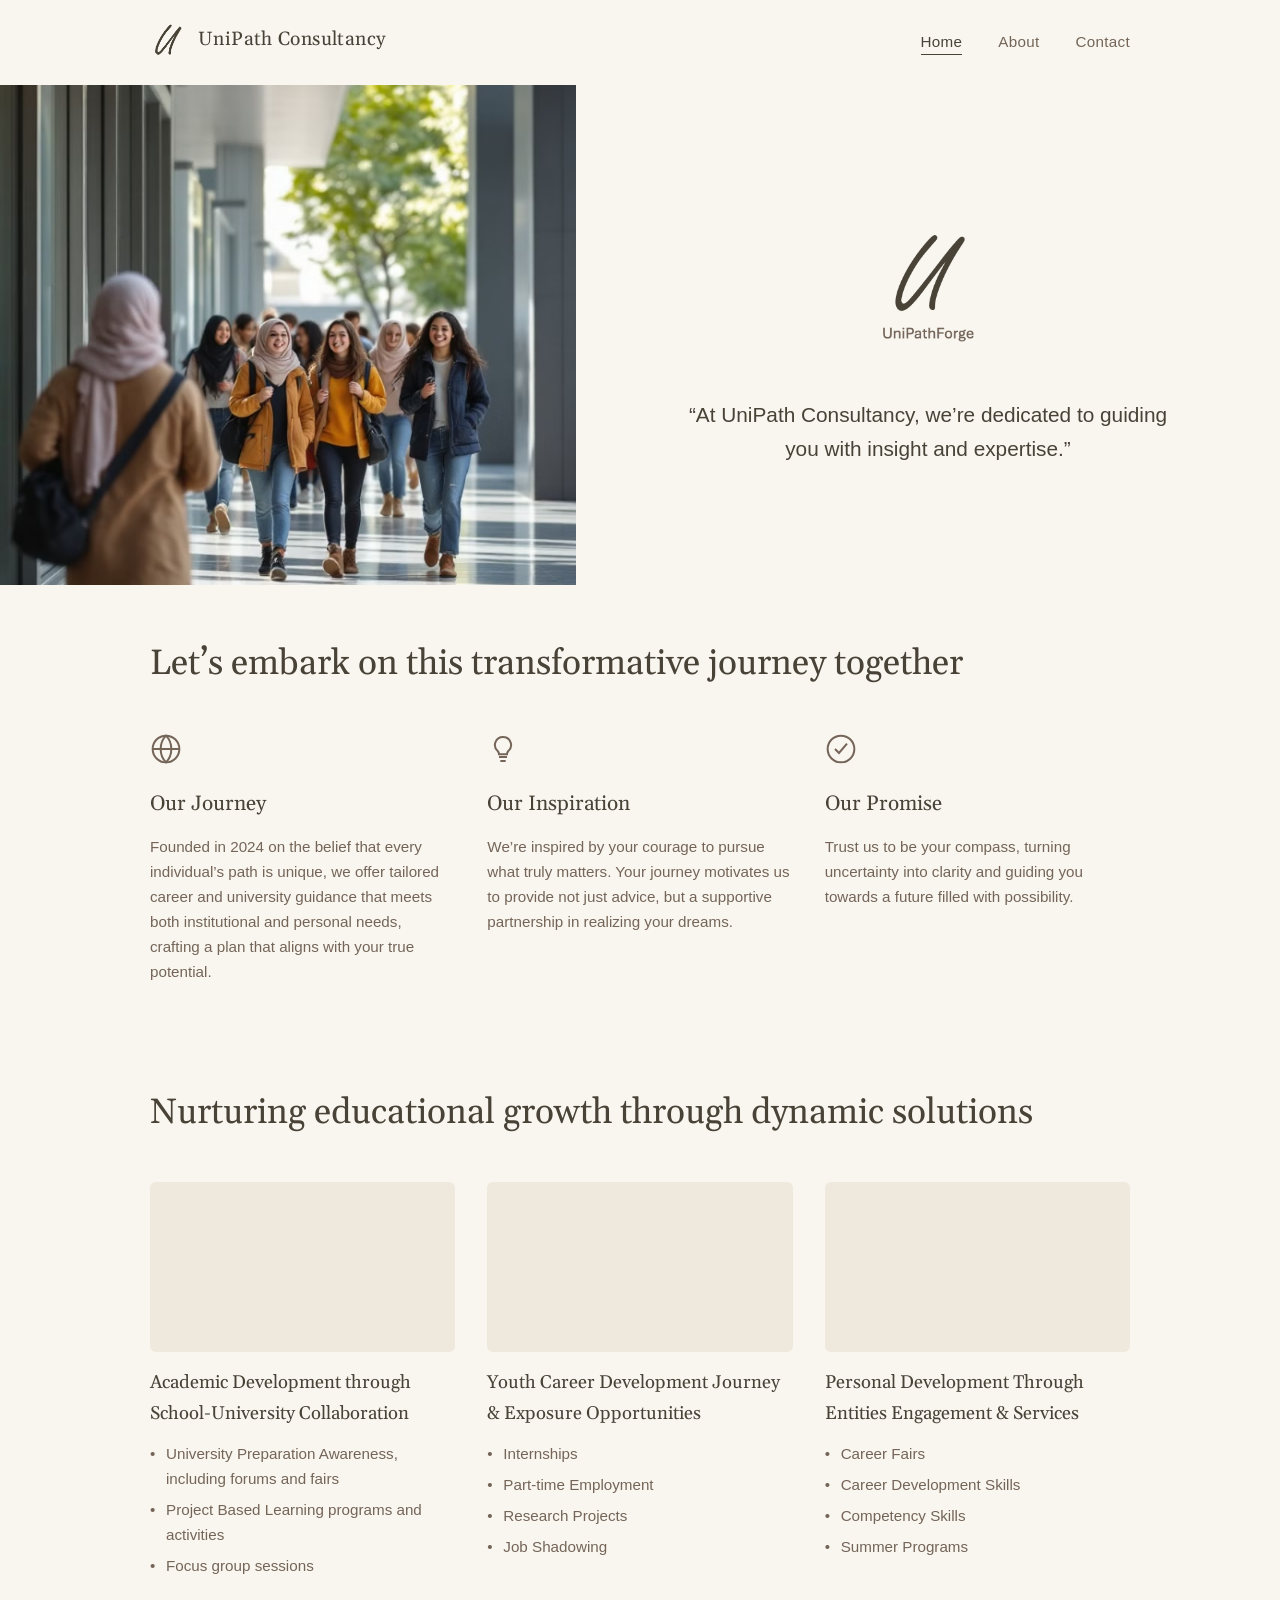
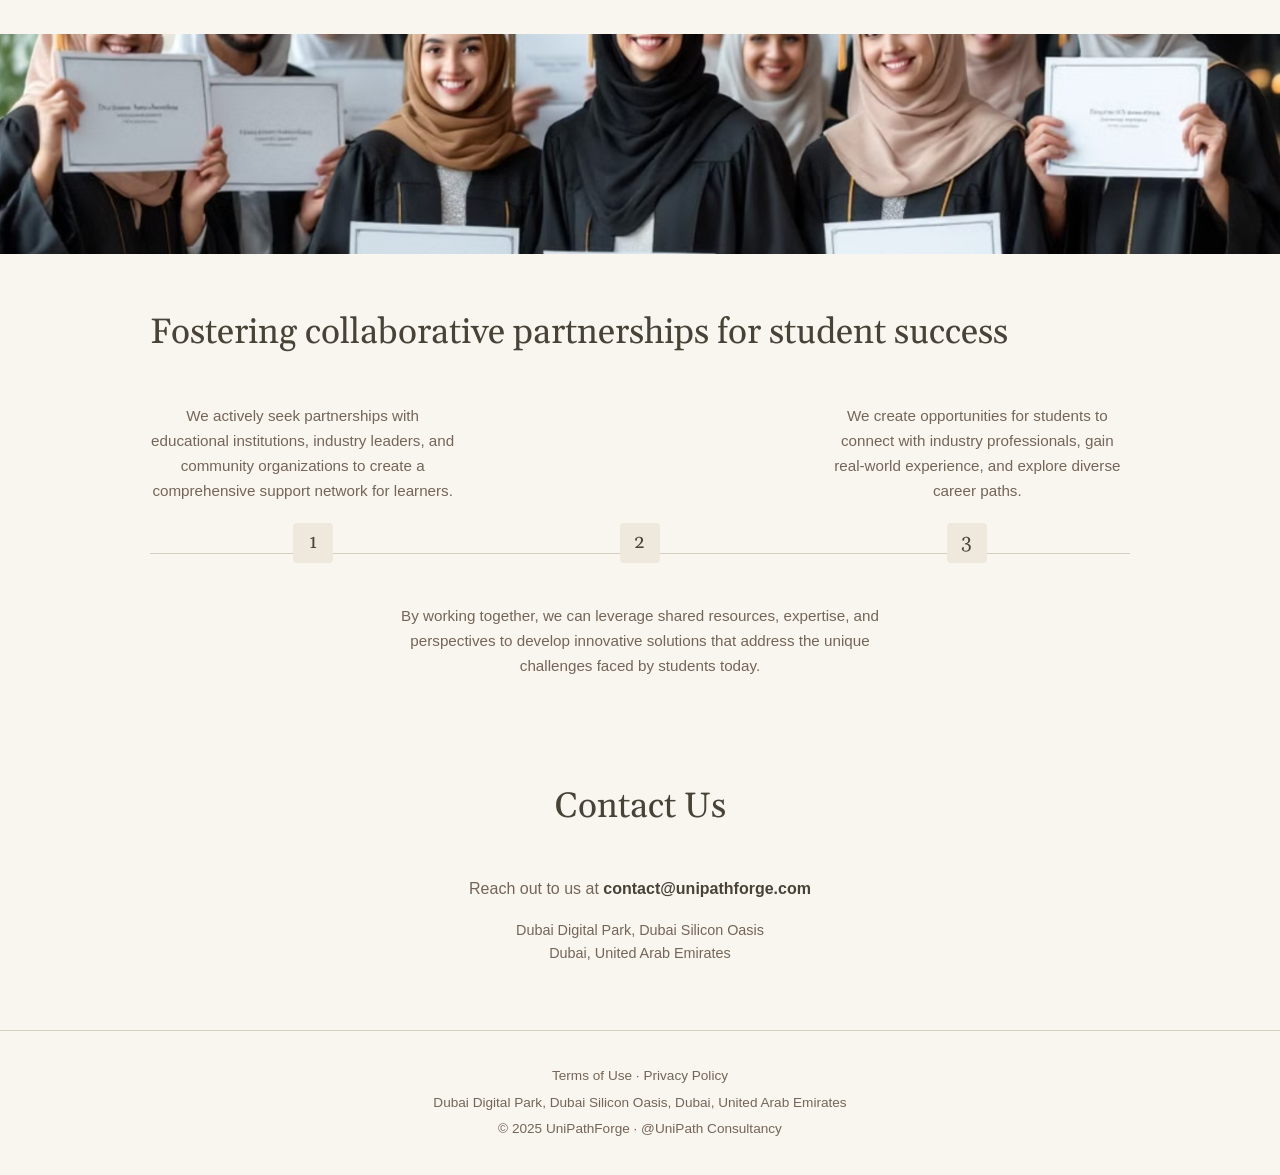
==== commit 0fb5038b: "Update nav icon to topicon.png and remove team section" ====
--- a/index.html
+++ b/index.html
@@ -20,7 +20,7 @@
 <body>
     <nav class="site-nav">
         <a class="brand" href="index.html">
-            <span class="mark">U</span>
+            <img class="mark" src="assets/images/topicon.png" alt="U">
             UniPath Consultancy
         </a>
         <ul>
--- a/assets/css/style.css
+++ b/assets/css/style.css
@@ -45,12 +45,8 @@
 .site-nav .brand .mark {
     width: 36px;
     height: 36px;
-    border: 1px solid var(--accent);
     border-radius: 50%;
-    display: flex;
-    align-items: center;
-    justify-content: center;
-    font-size: 1.1em;
+    object-fit: cover;
 }
 .site-nav ul {
     list-style: none;
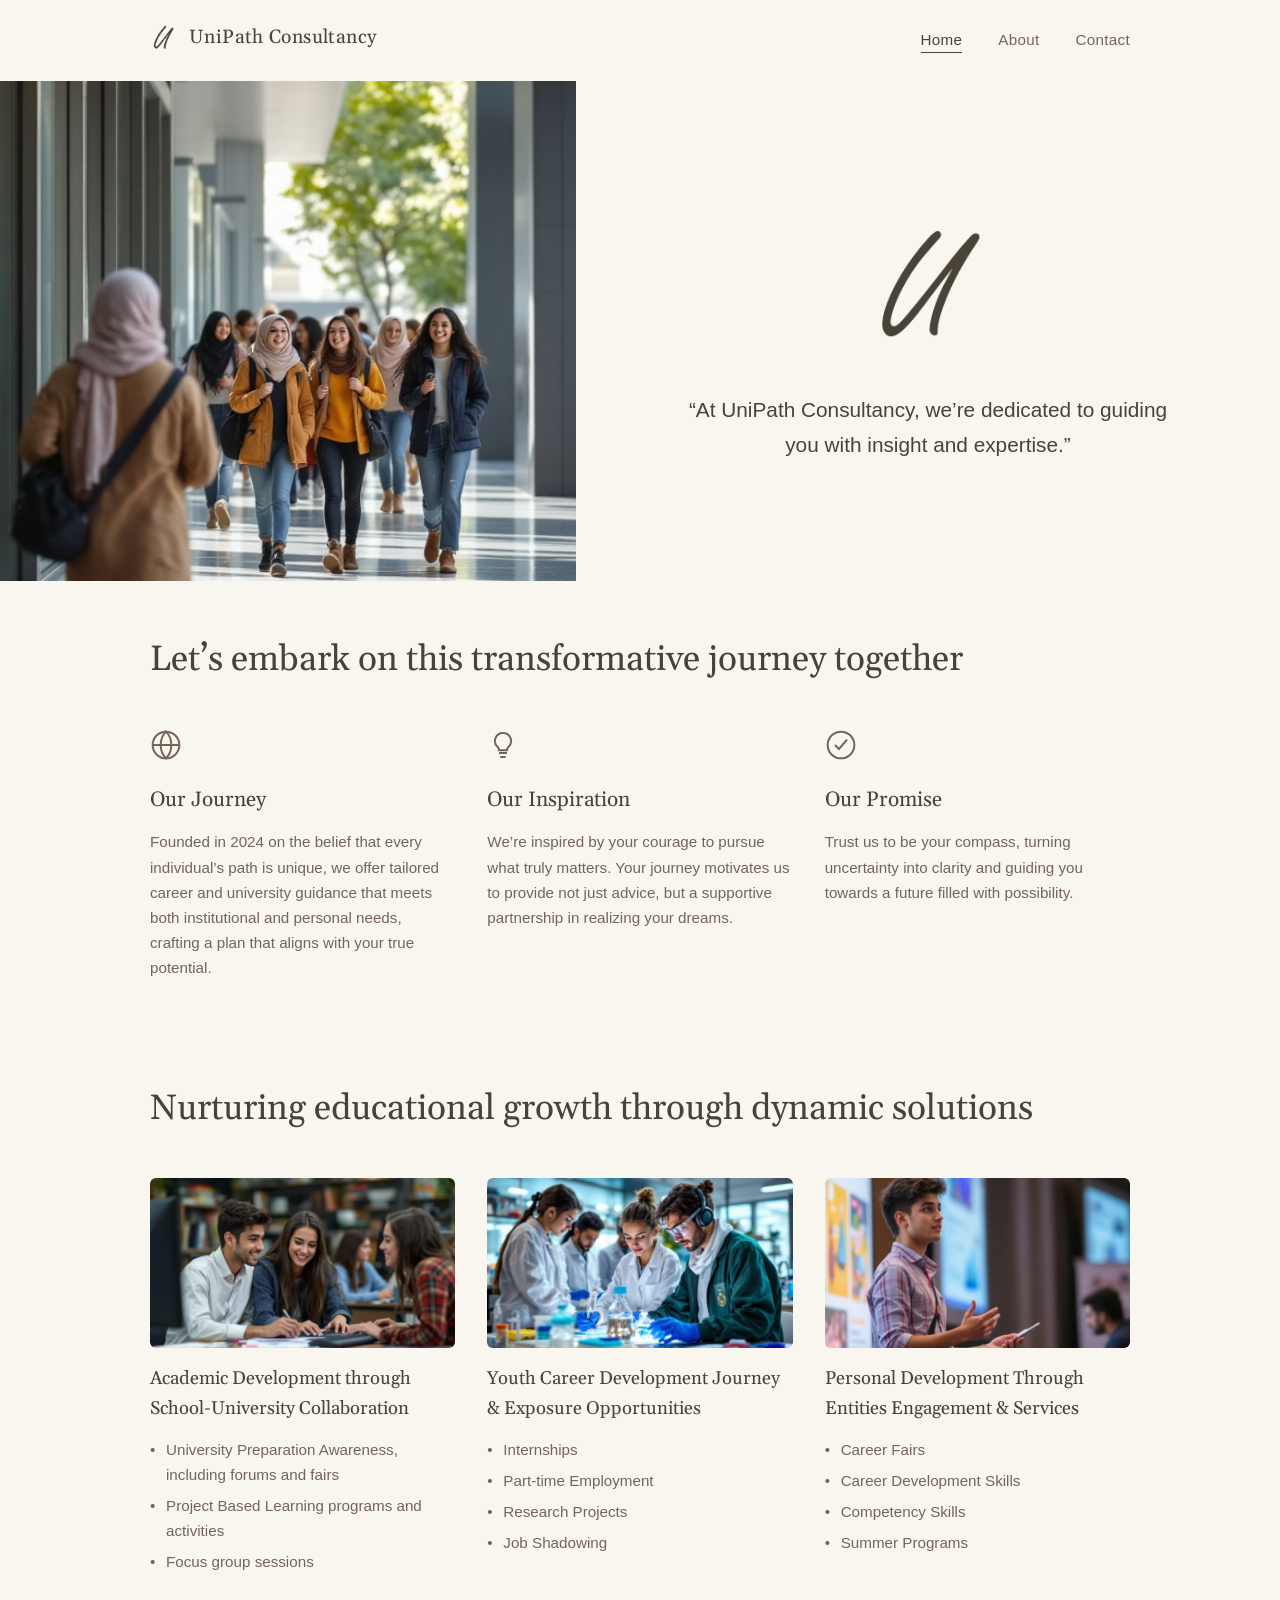
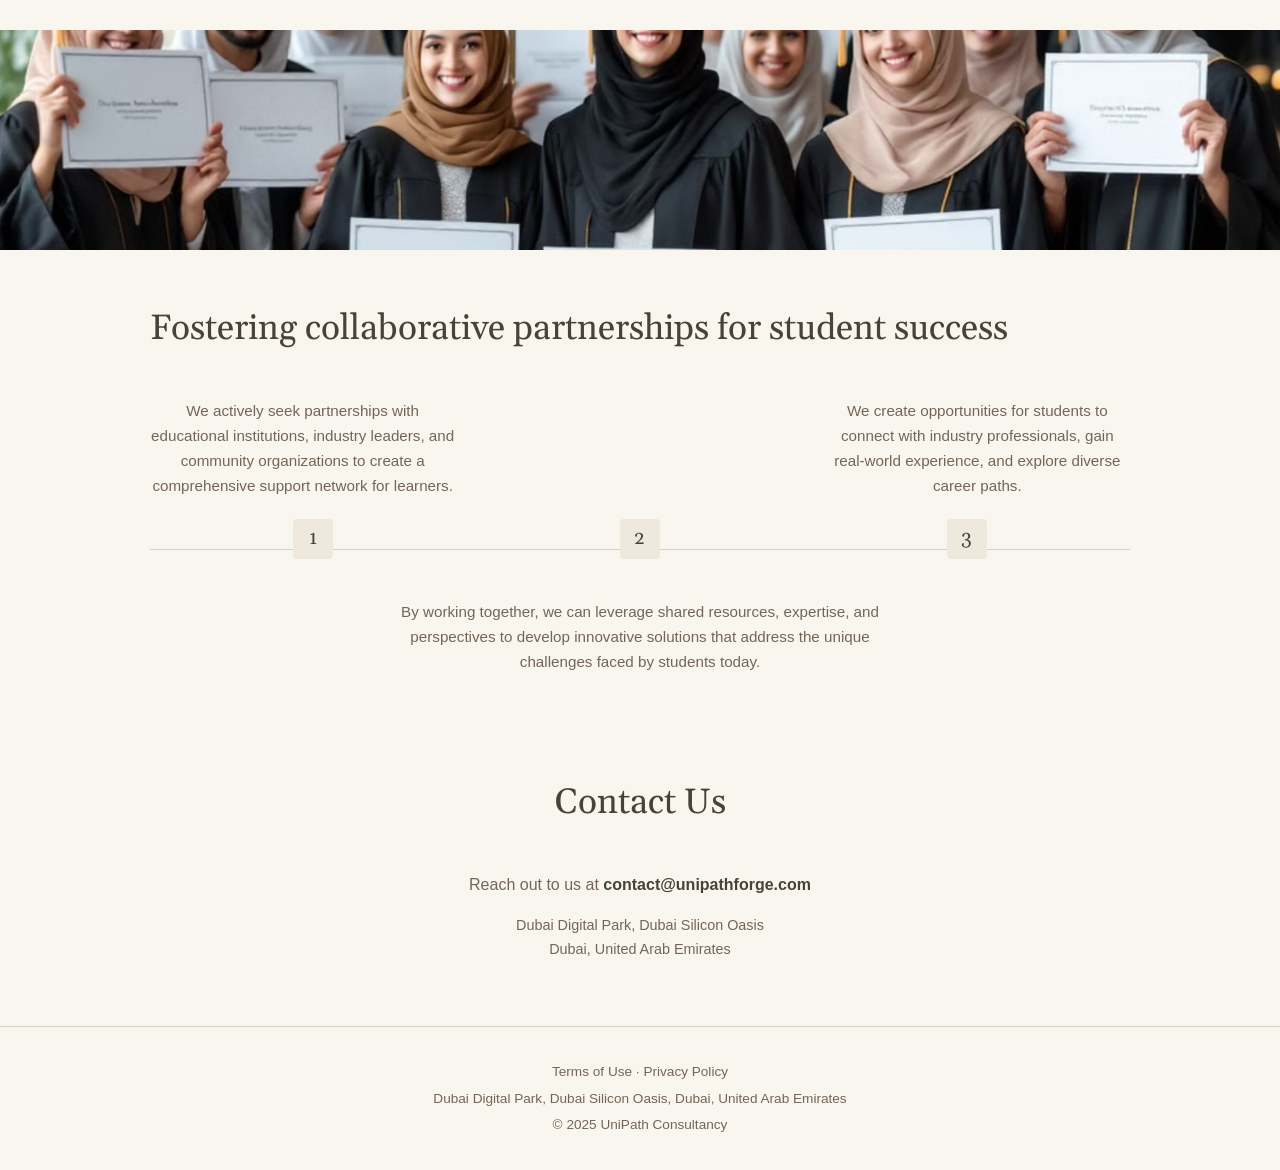
==== commit 559397bf: "update site" ====
--- a/index.html
+++ b/index.html
@@ -66,7 +66,7 @@
             <h2>Nurturing educational growth through dynamic solutions</h2>
             <div class="program-grid">
                 <div>
-                    <div class="photo"></div>
+                    <div class="photo" style="background-image: url('assets/images/image-1.png');"></div>
                     <h3>Academic Development through School-University Collaboration</h3>
                     <ul>
                         <li>University Preparation Awareness, including forums and fairs</li>
@@ -75,7 +75,7 @@
                     </ul>
                 </div>
                 <div>
-                    <div class="photo"></div>
+                    <div class="photo" style="background-image: url('assets/images/image-2.png');"></div>
                     <h3>Youth Career Development Journey &amp; Exposure Opportunities</h3>
                     <ul>
                         <li>Internships</li>
@@ -85,7 +85,7 @@
                     </ul>
                 </div>
                 <div>
-                    <div class="photo"></div>
+                    <div class="photo" style="background-image: url('assets/images/image-3.png');"></div>
                     <h3>Personal Development Through Entities Engagement &amp; Services</h3>
                     <ul>
                         <li>Career Fairs</li>
@@ -125,7 +125,7 @@
     <footer>
         <p><a href="terms.html">Terms of Use</a> &middot; <a href="privacy.html">Privacy Policy</a></p>
         <p>Dubai Digital Park, Dubai Silicon Oasis, Dubai, United Arab Emirates</p>
-        <p>&copy; 2025 UniPathForge &middot; @UniPath Consultancy</p>
+        <p>&copy; 2025 UniPath Consultancy</p>
     </footer>
 </body>
 </html>
--- a/assets/css/style.css
+++ b/assets/css/style.css
@@ -43,8 +43,8 @@
     color: var(--dark);
 }
 .site-nav .brand .mark {
-    width: 36px;
-    height: 36px;
+    width: 27px;
+    height: 27px;
     border-radius: 50%;
     object-fit: cover;
 }
@@ -104,10 +104,10 @@
     overflow: hidden;
 }
 .logo-mark .logo-image {
-    max-width: 100%;
-    max-height: 100%;
-    width: 100%;
-    height: 100%;
+    max-width: 75%;
+    max-height: 75%;
+    width: 75%;
+    height: 75%;
     object-fit: contain;
 }
 header.hero .quote {
